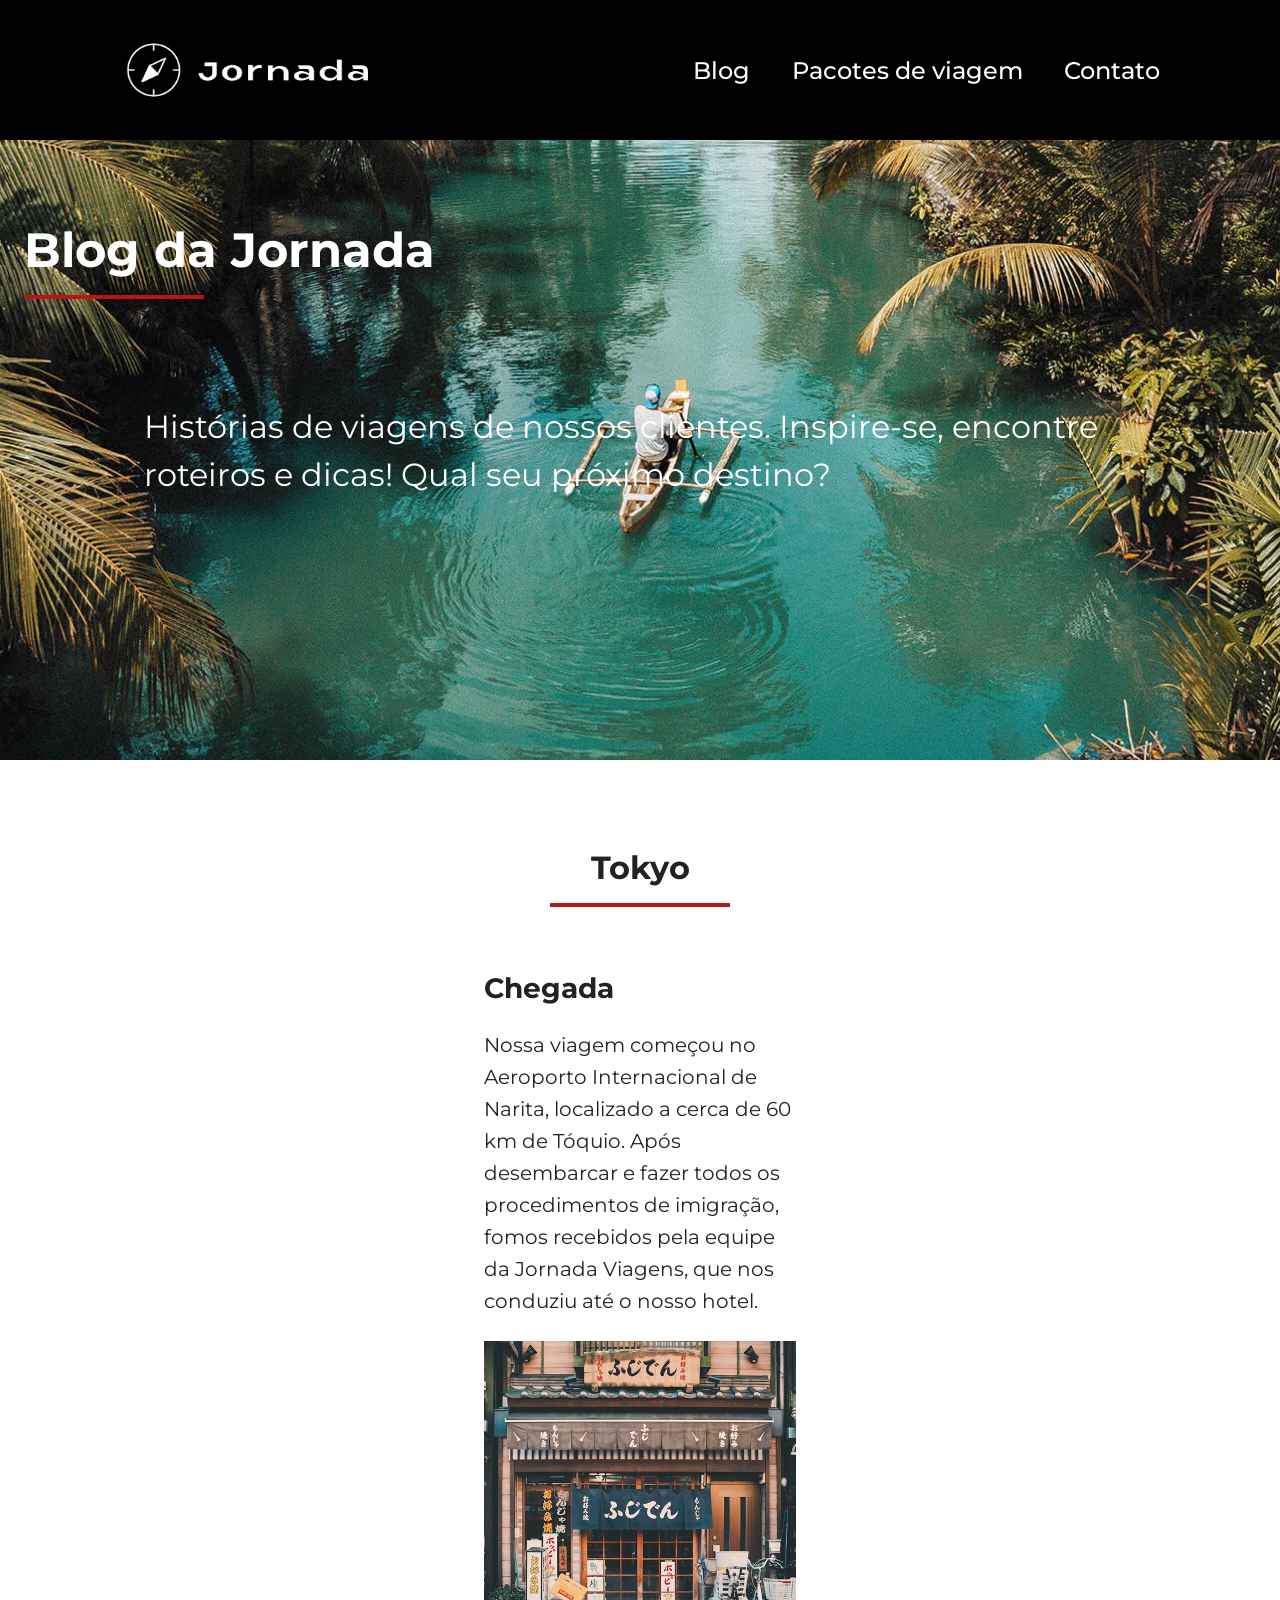
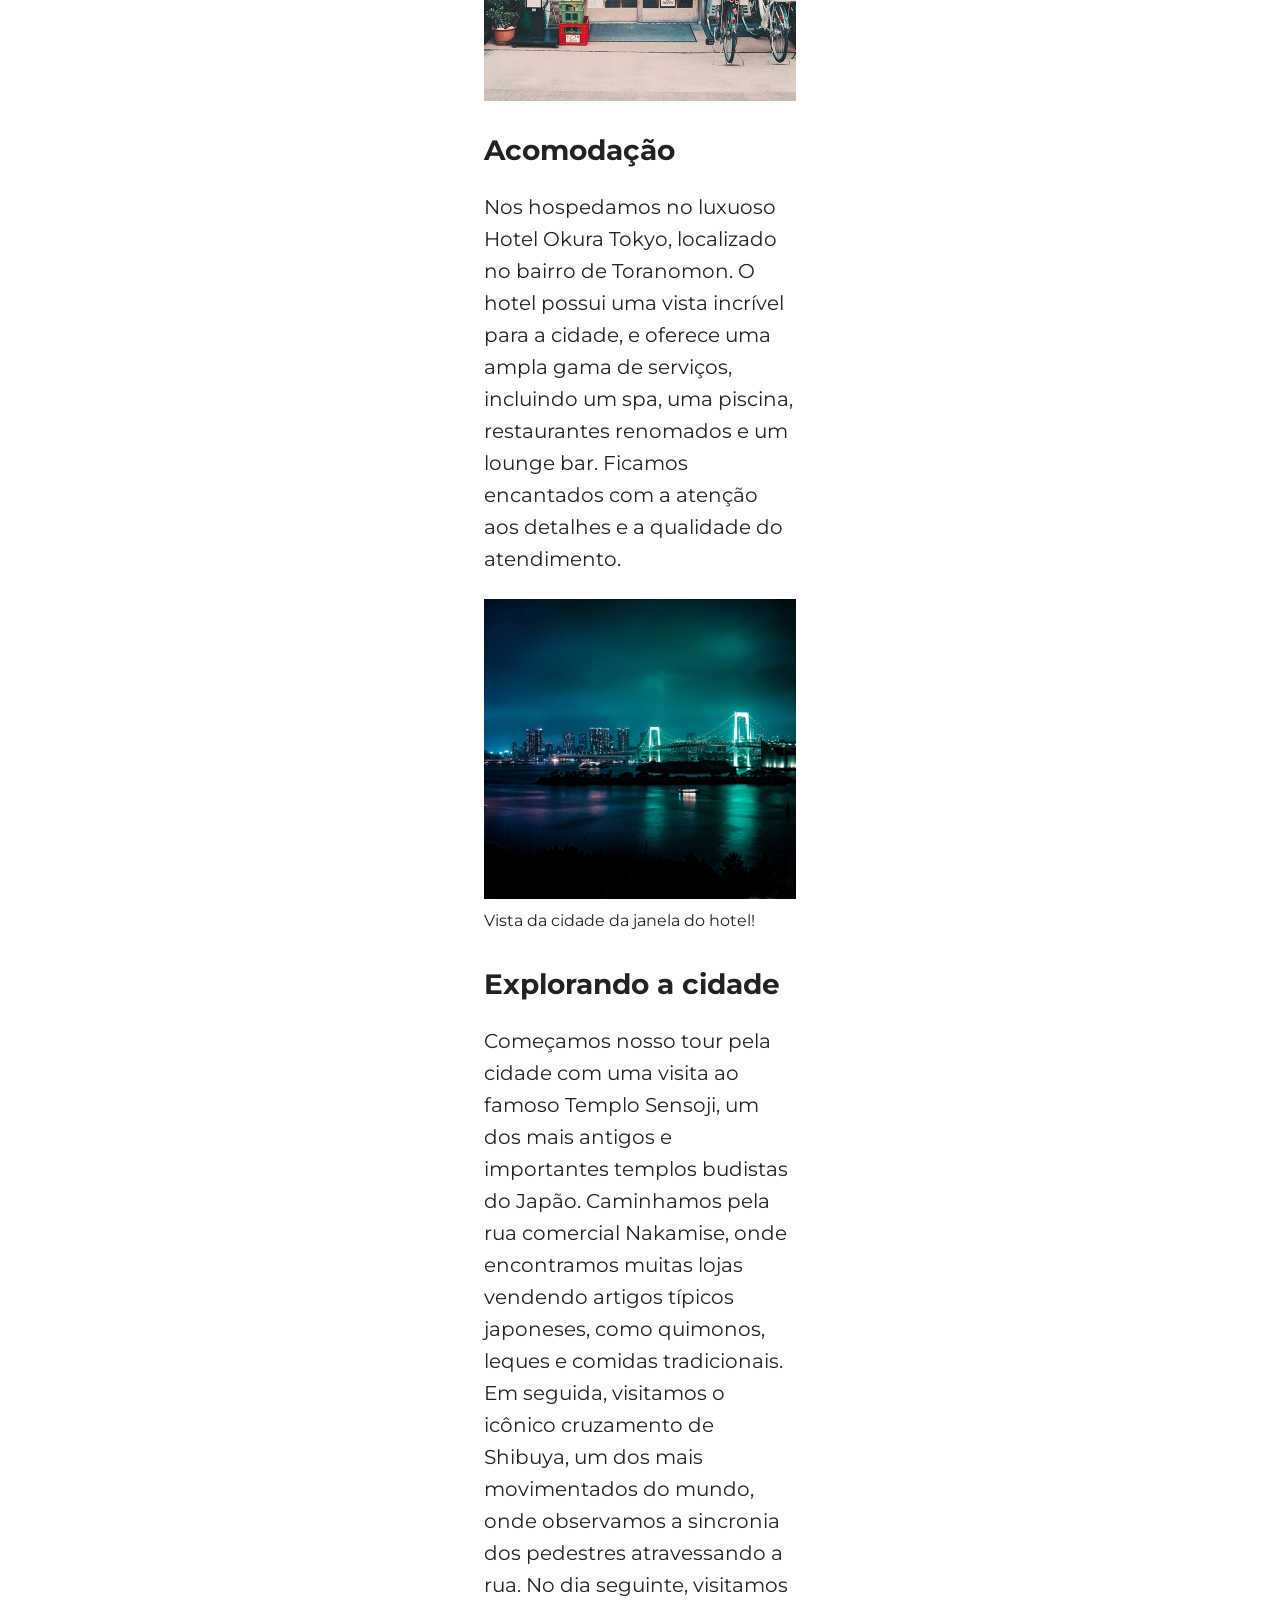
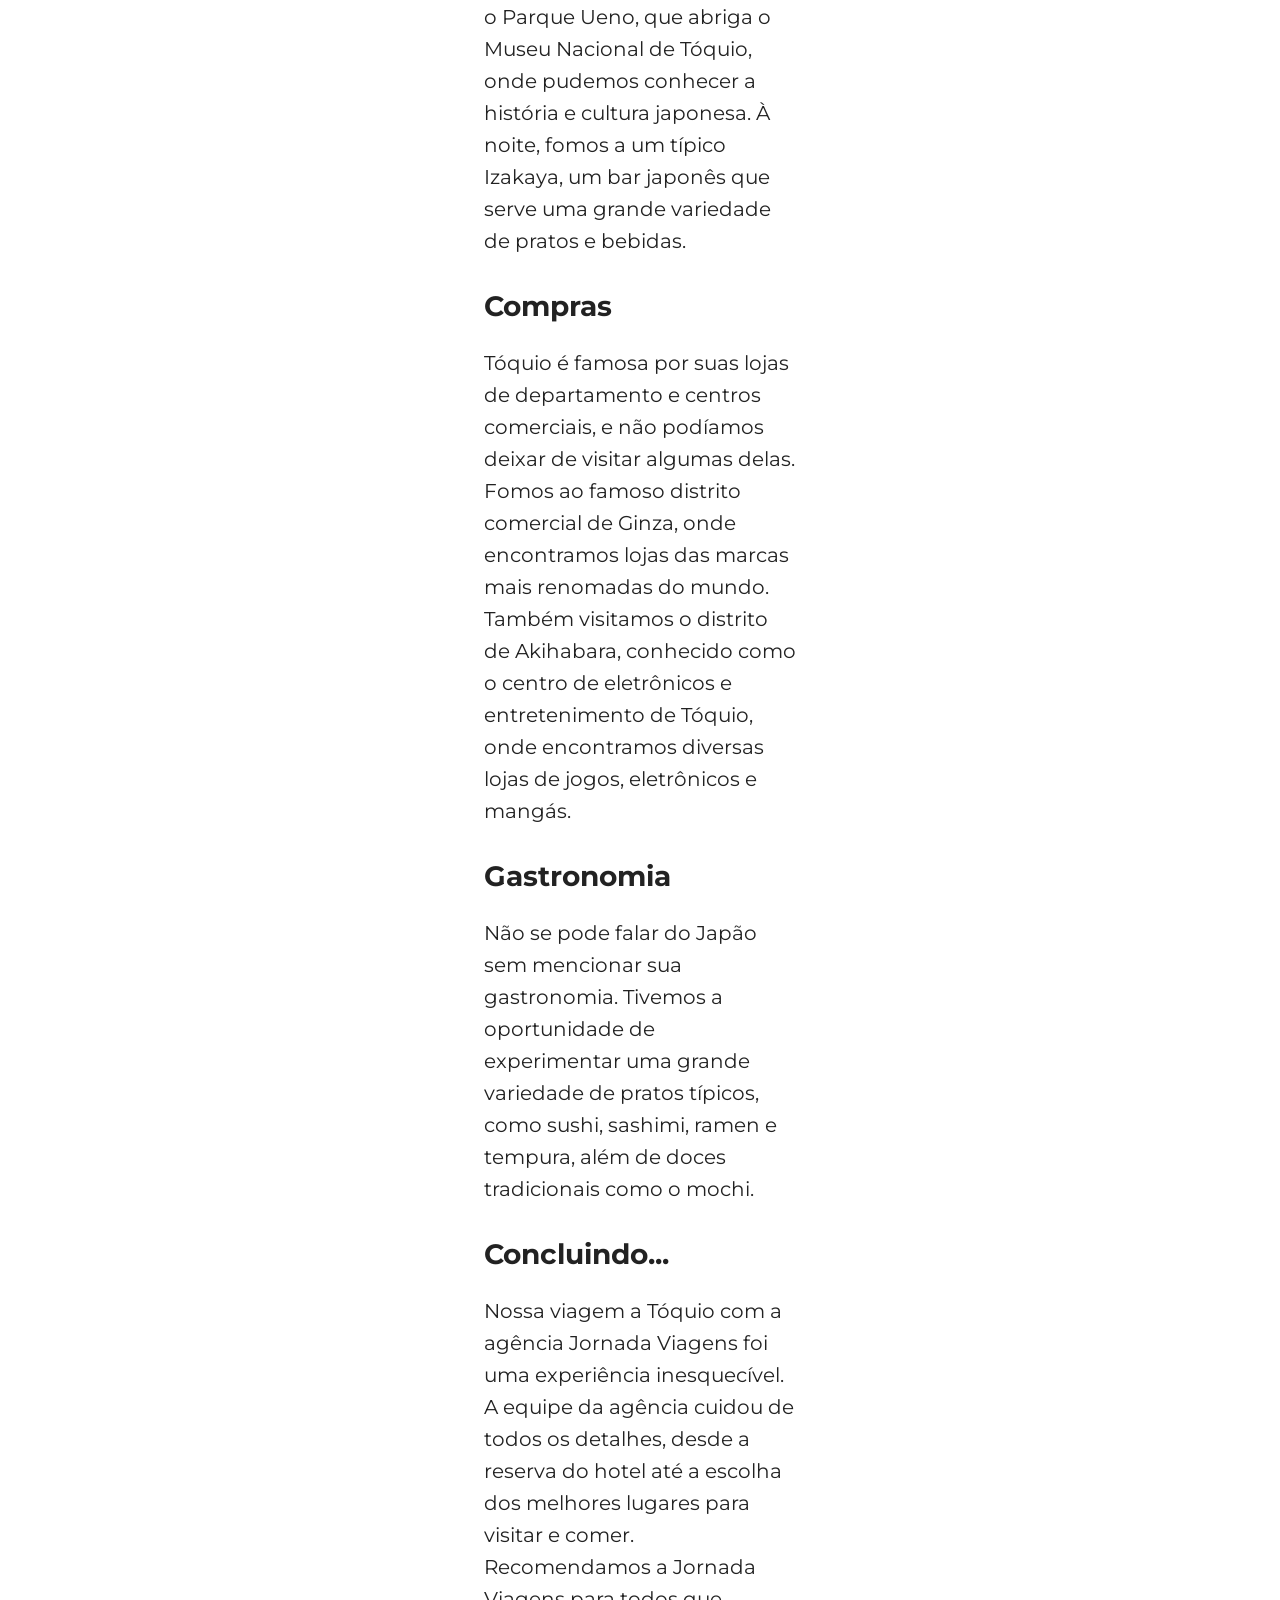
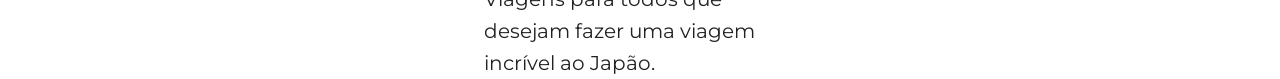
==== blogpost.html @ ba65bf68 "feat: add blogpost page HTML structure and styles" ====
<!doctype html>
<html lang="pt-BR">
  <head>
    <meta charset="UTF-8" />
    <meta name="viewport" content="width=device-width, initial-scale=1.0" />
    <meta
      name="description"
      content="Blog da Jornada - Histórias de viagens de nossos clientes."
    />

    <meta name="og:title" content="Blog da Jornada" />
    <meta
      name="og:description"
      content="Histórias de viagens de nossos clientes."
    />
    <meta
      name="og:image"
      content="https://vitorhfcorrea.github.io/jornada-viagens/img/logo-footer.png"
    />
    <meta name="og:type" content="website" />
    <meta
      name="og:url"
      content="https://vitorhfcorrea.github.io/jornada-viagens"
    />

    <link rel="icon" href="favicon.svg" type="image/svg+xml" />
    <link rel="stylesheet" href="css/style.css" />
    <title>Blog da Jornada</title>
  </head>
  <body>
    <header class="main-header">
      <a class="logo" href="index.html" aria-label="Voltar à página inicial">
        <img class="img-mobile" src="img/compass-icon-white.svg" alt="" />
        <img class="img-desktop" src="img/full-logo-white.svg" alt="" />
      </a>
      <div class="nav-menu">
        <label for="menu">
          <img src="img/menu.svg" alt="abrir menu" />
        </label>
        <input type="checkbox" id="menu" hidden />
        <nav>
          <ul class="list-links">
            <li>
              <a href="blogpost.html" target="_blank" aria-label="Acessar Blog"
                >Blog</a
              >
            </li>
            <li>
              <a
                href="pacotes.html"
                target="_blank"
                aria-label="Acessar Pacotes de viagem"
                >Pacotes de viagem</a
              >
            </li>
            <li>
              <a
                href="contato.html"
                target="_blank"
                aria-label="Acessar Contato"
                >Contato</a
              >
            </li>
          </ul>
        </nav>
      </div>
    </header>
    <main>
      <section class="blog hero">
        <div class="hero-img">
          <div class="hero-content">
            <h1>Blog da Jornada</h1>
            <hr />
            <p>
              Histórias de viagens de nossos clientes. Inspire-se, encontre
              roteiros e dicas! Qual seu próximo destino?
            </p>
          </div>
        </div>
      </section>
      <article class="post">
        <header class="section-title">
          <h2>Tokyo</h2>
          <hr />
        </header>
        <div class="post-content flex-column">
          <div class="content flex-column">
            <h3 class="content-title">Chegada</h3>
            <p class="content-text">
              Nossa viagem começou no Aeroporto Internacional de Narita,
              localizado a cerca de 60 km de Tóquio. Após desembarcar e fazer
              todos os procedimentos de imigração, fomos recebidos pela equipe
              da Jornada Viagens, que nos conduziu até o nosso hotel.
            </p>
            <div class="content-img store"></div>
          </div>
          <div class="content flex-column">
            <h3 class="content-title">Acomodação</h3>
            <p class="content-text">
              Nos hospedamos no luxuoso Hotel Okura Tokyo, localizado no bairro
              de Toranomon. O hotel possui uma vista incrível para a cidade, e
              oferece uma ampla gama de serviços, incluindo um spa, uma piscina,
              restaurantes renomados e um lounge bar. Ficamos encantados com a
              atenção aos detalhes e a qualidade do atendimento.
            </p>
            <figure class="content-img">
              <div class="tokyo-view"></div>
              <figcaption>Vista da cidade da janela do hotel!</figcaption>
            </figure>
          </div>
          <div class="content flex-column">
            <h3 class="content-title">Explorando a cidade</h3>
            <p class="content-text">
              Começamos nosso tour pela cidade com uma visita ao famoso Templo
              Sensoji, um dos mais antigos e importantes templos budistas do
              Japão. Caminhamos pela rua comercial Nakamise, onde encontramos
              muitas lojas vendendo artigos típicos japoneses, como quimonos,
              leques e comidas tradicionais. Em seguida, visitamos o icônico
              cruzamento de Shibuya, um dos mais movimentados do mundo, onde
              observamos a sincronia dos pedestres atravessando a rua. No dia
              seguinte, visitamos o Parque Ueno, que abriga o Museu Nacional de
              Tóquio, onde pudemos conhecer a história e cultura japonesa. À
              noite, fomos a um típico Izakaya, um bar japonês que serve uma
              grande variedade de pratos e bebidas.
            </p>
          </div>
          <div class="content flex-column">
            <h3 class="content-title">Compras</h3>
            <p class="content-text">
              Tóquio é famosa por suas lojas de departamento e centros
              comerciais, e não podíamos deixar de visitar algumas delas. Fomos
              ao famoso distrito comercial de Ginza, onde encontramos lojas das
              marcas mais renomadas do mundo. Também visitamos o distrito de
              Akihabara, conhecido como o centro de eletrônicos e entretenimento
              de Tóquio, onde encontramos diversas lojas de jogos, eletrônicos e
              mangás.
            </p>
          </div>
          <div class="content flex-column">
            <h3 class="content-title">Gastronomia</h3>
            <p class="content-text">
              Não se pode falar do Japão sem mencionar sua gastronomia. Tivemos
              a oportunidade de experimentar uma grande variedade de pratos
              típicos, como sushi, sashimi, ramen e tempura, além de doces
              tradicionais como o mochi.
            </p>
          </div>
          <div class="content flex-column">
            <h3 class="content-title">Concluindo...</h3>
            <p class="content-text">
              Nossa viagem a Tóquio com a agência Jornada Viagens foi uma
              experiência inesquecível. A equipe da agência cuidou de todos os
              detalhes, desde a reserva do hotel até a escolha dos melhores
              lugares para visitar e comer. Recomendamos a Jornada Viagens para
              todos que desejam fazer uma viagem incrível ao Japão.
            </p>
          </div>
        </div>
      </article>
    </main>
  </body>
</html>
---- css/style.css ----
@import url(global.css);
@import url(header.css);
@import url(hero.css);
@import url(offers.css);
@import url(categories.css);
@import url(popular-destinations.css);
@import url(payments.css);
@import url(testimonials.css);
@import url(tokyo-blog.css);
@import url(footer.css);
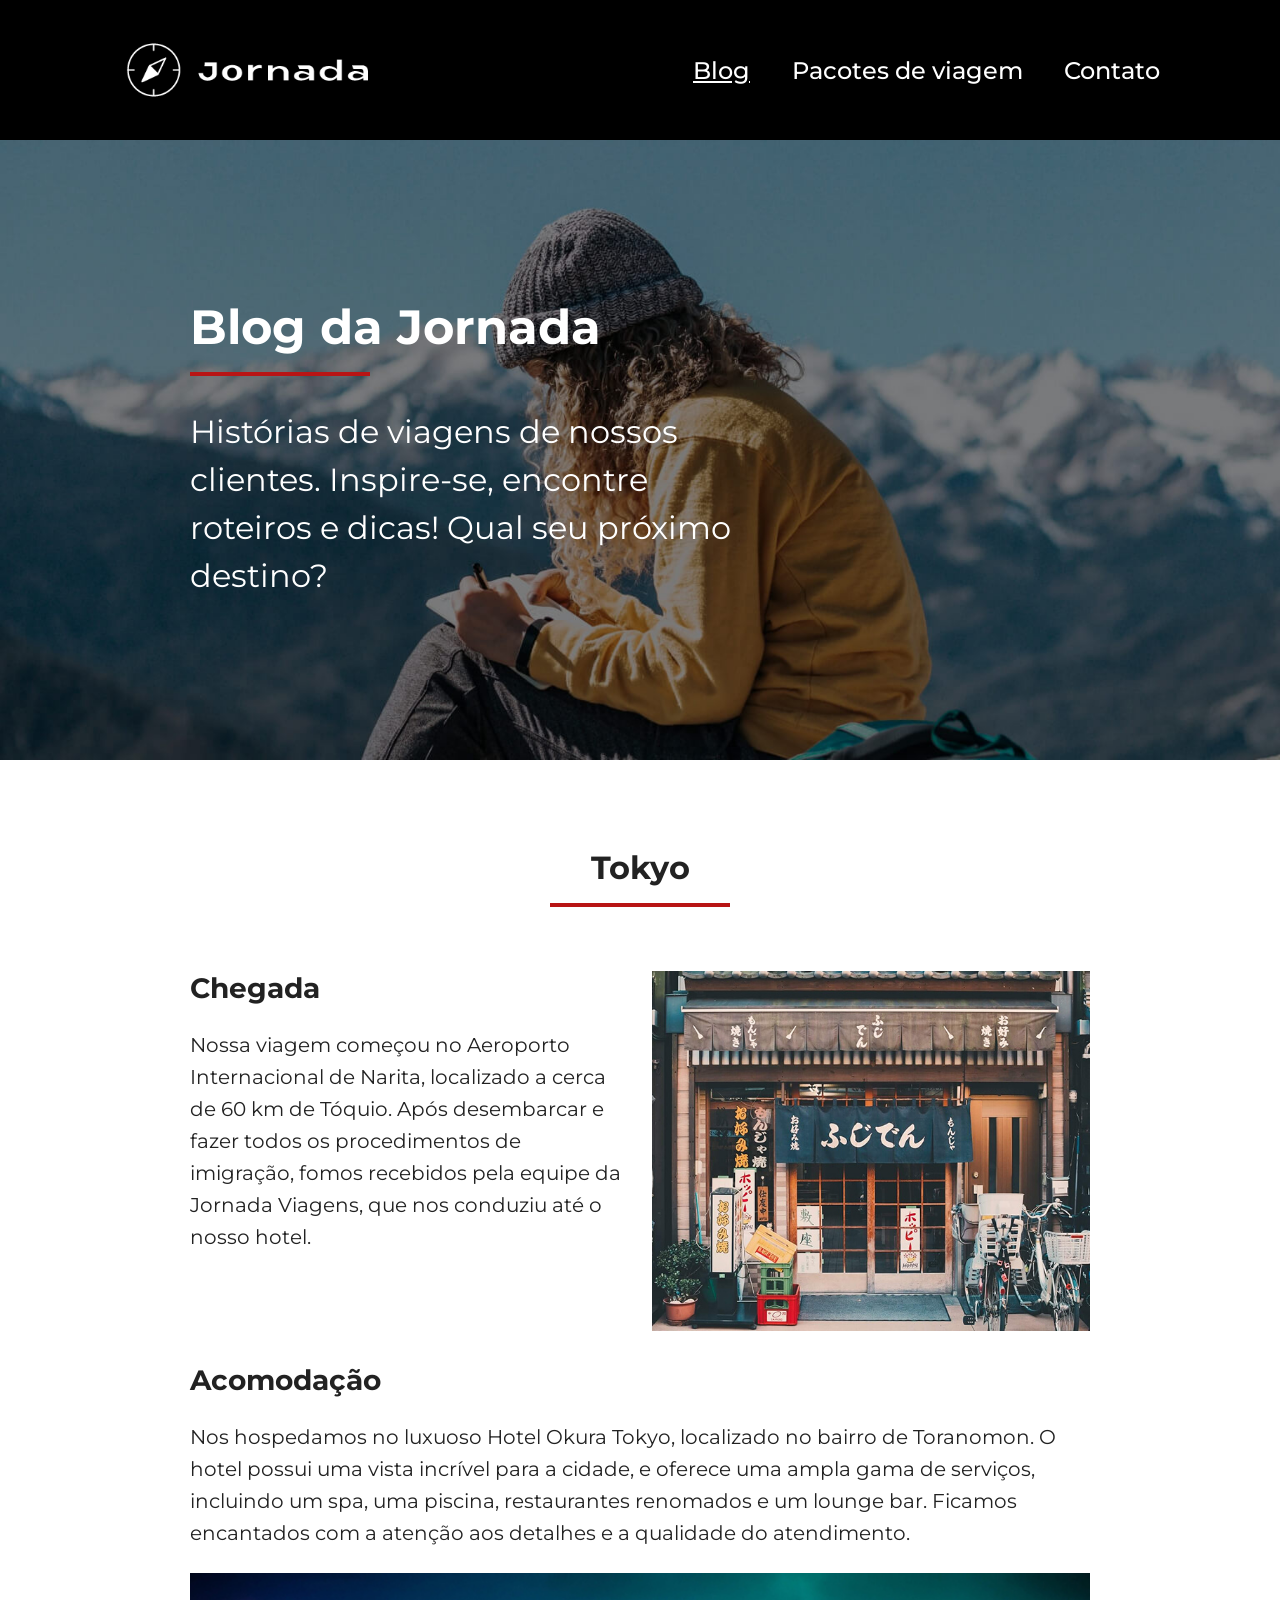
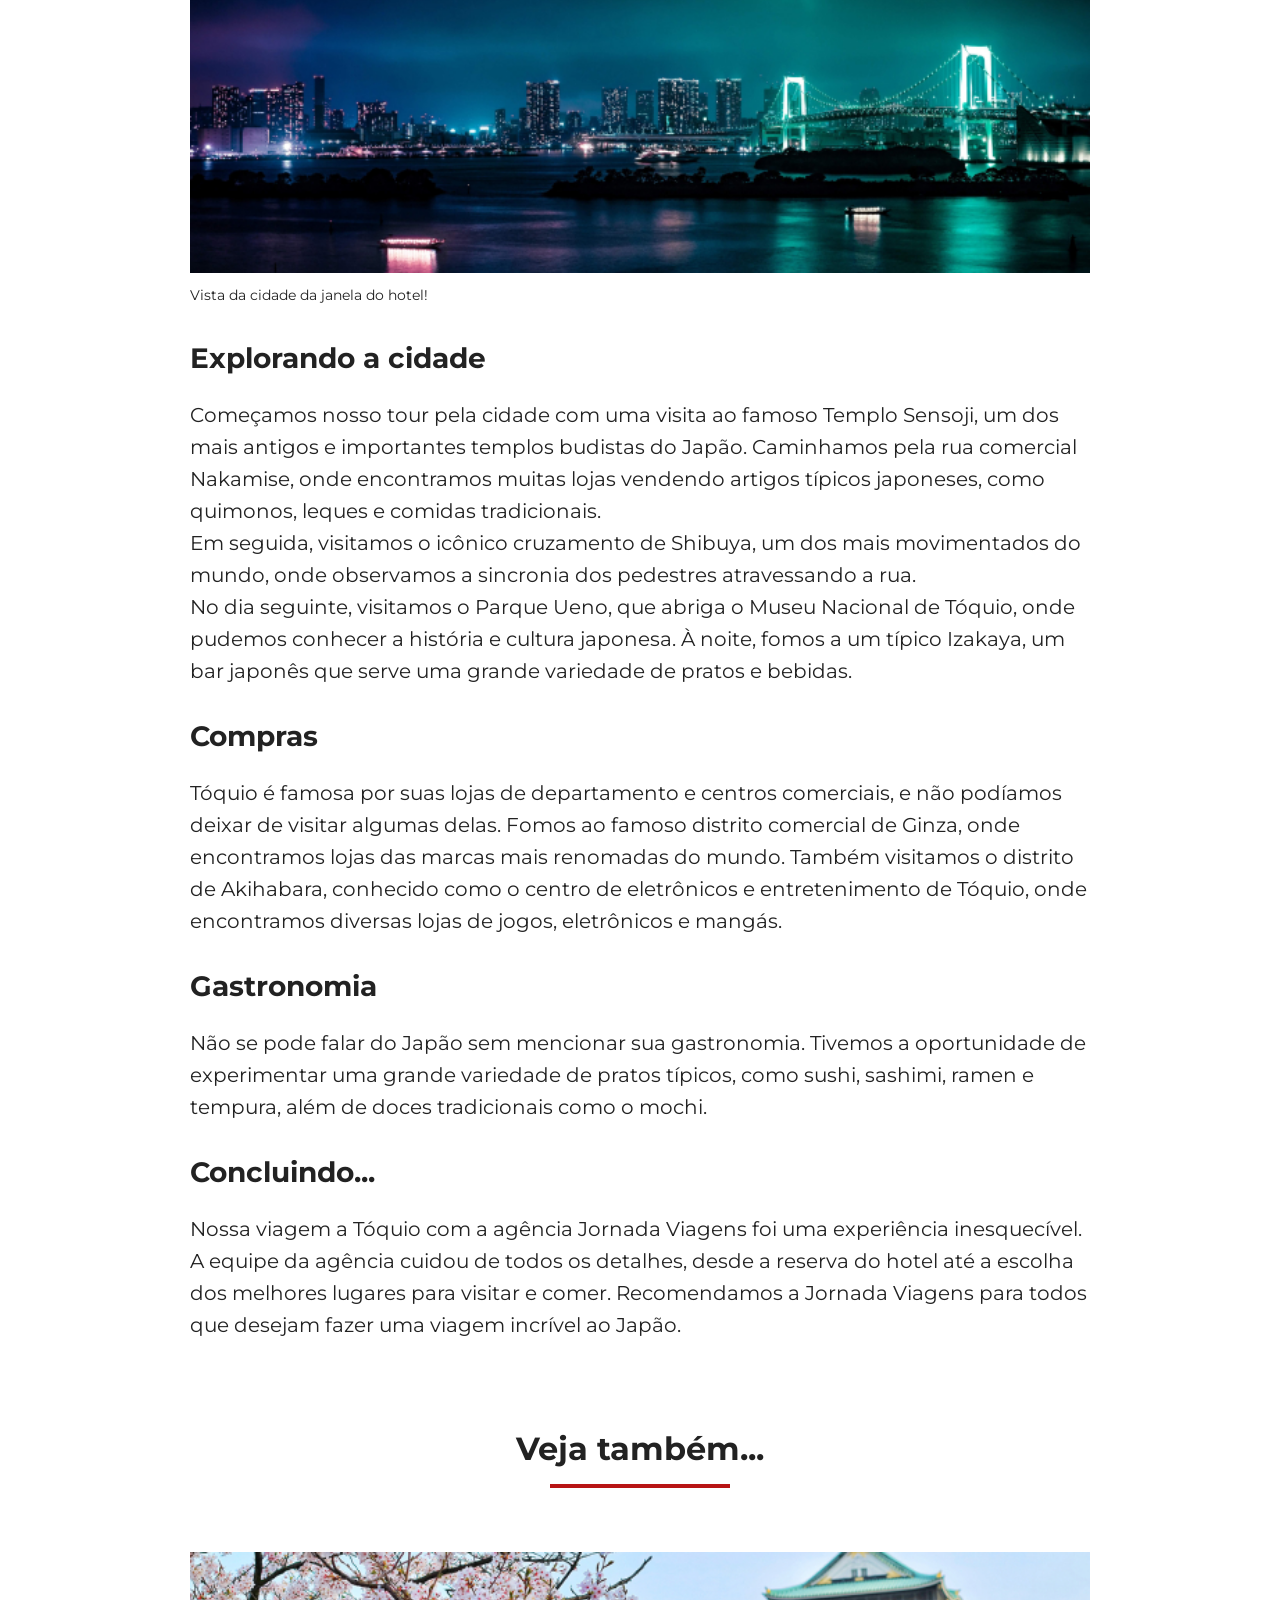
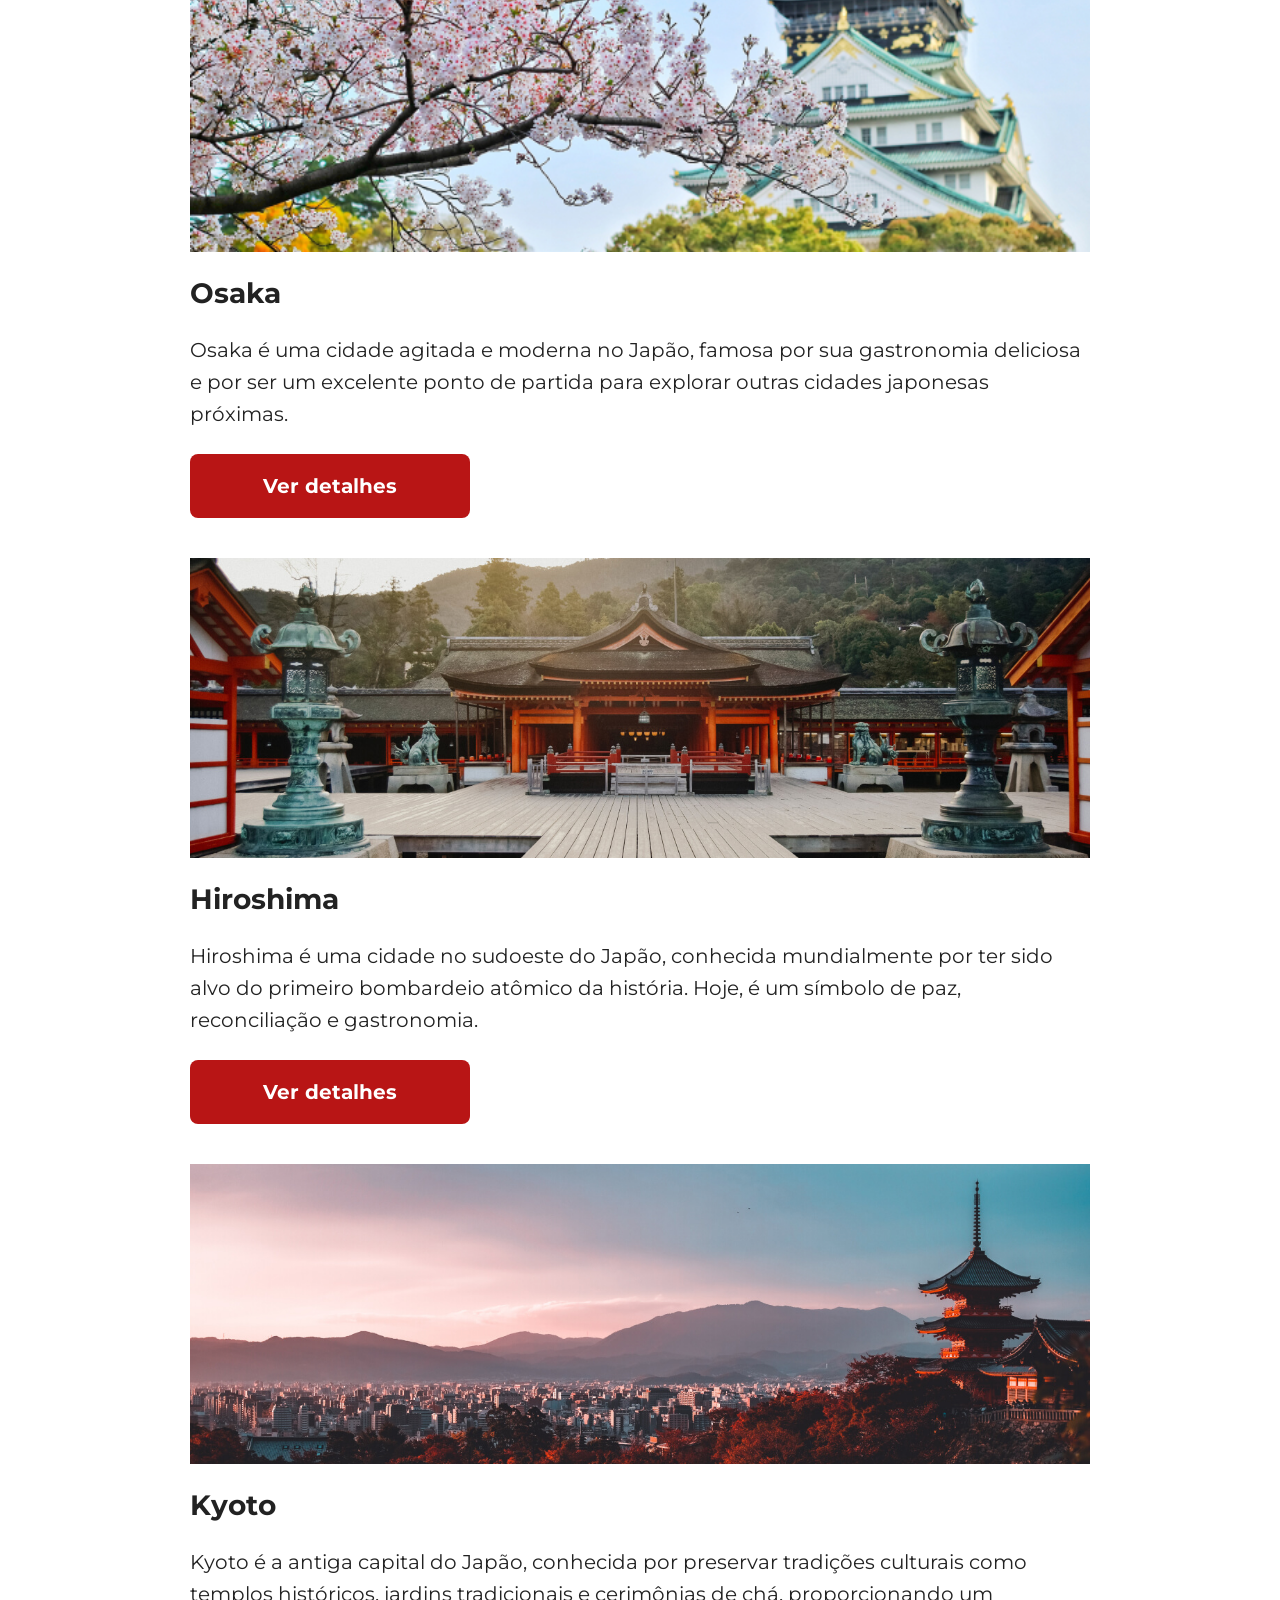
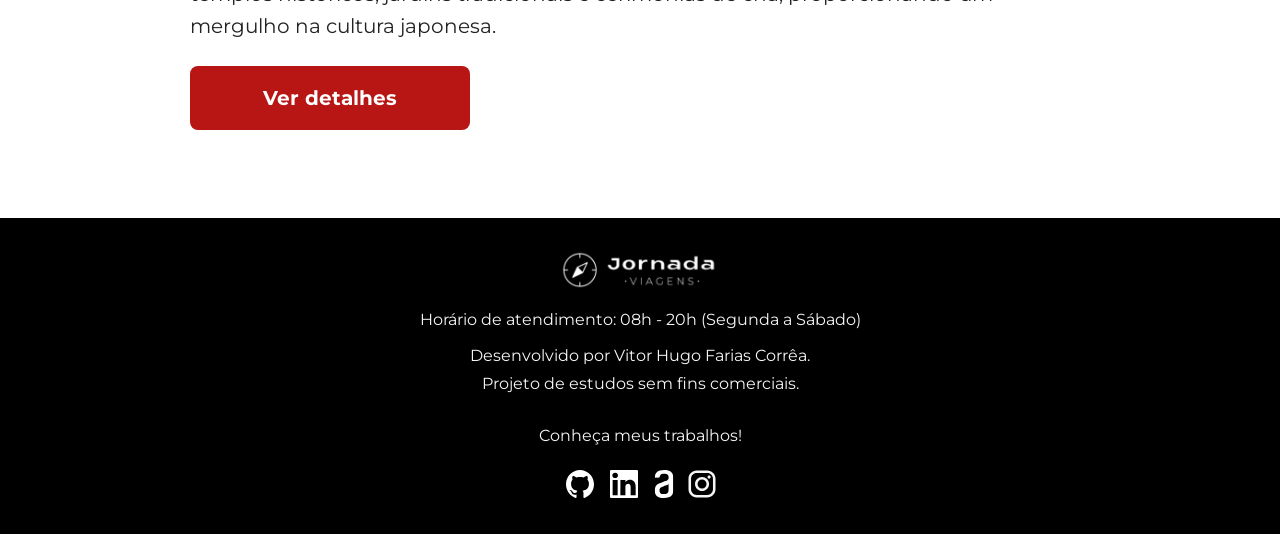
==== commit 35668c2c: "feat: finish blogpost page with styles" ====
--- a/blogpost.html
+++ b/blogpost.html
@@ -41,25 +41,17 @@
         <nav>
           <ul class="list-links">
             <li>
-              <a href="blogpost.html" target="_blank" aria-label="Acessar Blog"
+              <a href="blogpost.html" class="active" aria-label="Acessar Blog"
                 >Blog</a
               >
             </li>
             <li>
-              <a
-                href="pacotes.html"
-                target="_blank"
-                aria-label="Acessar Pacotes de viagem"
+              <a href="pacotes.html" aria-label="Acessar Pacotes de viagem"
                 >Pacotes de viagem</a
               >
             </li>
             <li>
-              <a
-                href="contato.html"
-                target="_blank"
-                aria-label="Acessar Contato"
-                >Contato</a
-              >
+              <a href="contato.html" aria-label="Acessar Contato">Contato</a>
             </li>
           </ul>
         </nav>
@@ -69,12 +61,14 @@
       <section class="blog hero">
         <div class="hero-img">
           <div class="hero-content">
-            <h1>Blog da Jornada</h1>
-            <hr />
-            <p>
-              Histórias de viagens de nossos clientes. Inspire-se, encontre
-              roteiros e dicas! Qual seu próximo destino?
-            </p>
+            <div class="hero-content-container">
+              <h1>Blog da Jornada</h1>
+              <hr />
+              <p>
+                Histórias de viagens de nossos clientes. Inspire-se, encontre
+                roteiros e dicas! Qual seu próximo destino?
+              </p>
+            </div>
           </div>
         </div>
       </section>
@@ -84,17 +78,19 @@
           <hr />
         </header>
         <div class="post-content flex-column">
-          <div class="content flex-column">
-            <h3 class="content-title">Chegada</h3>
-            <p class="content-text">
-              Nossa viagem começou no Aeroporto Internacional de Narita,
-              localizado a cerca de 60 km de Tóquio. Após desembarcar e fazer
-              todos os procedimentos de imigração, fomos recebidos pela equipe
-              da Jornada Viagens, que nos conduziu até o nosso hotel.
-            </p>
+          <div class="paragraph flex-column arrive">
+            <div class="arrive-text flex-column">
+              <h3 class="content-title">Chegada</h3>
+              <p class="content-text">
+                Nossa viagem começou no Aeroporto Internacional de Narita,
+                localizado a cerca de 60 km de Tóquio. Após desembarcar e fazer
+                todos os procedimentos de imigração, fomos recebidos pela equipe
+                da Jornada Viagens, que nos conduziu até o nosso hotel.
+              </p>
+            </div>
             <div class="content-img store"></div>
           </div>
-          <div class="content flex-column">
+          <div class="paragraph flex-column">
             <h3 class="content-title">Acomodação</h3>
             <p class="content-text">
               Nos hospedamos no luxuoso Hotel Okura Tokyo, localizado no bairro
@@ -108,23 +104,23 @@
               <figcaption>Vista da cidade da janela do hotel!</figcaption>
             </figure>
           </div>
-          <div class="content flex-column">
+          <div class="paragraph flex-column">
             <h3 class="content-title">Explorando a cidade</h3>
             <p class="content-text">
               Começamos nosso tour pela cidade com uma visita ao famoso Templo
               Sensoji, um dos mais antigos e importantes templos budistas do
               Japão. Caminhamos pela rua comercial Nakamise, onde encontramos
               muitas lojas vendendo artigos típicos japoneses, como quimonos,
-              leques e comidas tradicionais. Em seguida, visitamos o icônico
-              cruzamento de Shibuya, um dos mais movimentados do mundo, onde
-              observamos a sincronia dos pedestres atravessando a rua. No dia
-              seguinte, visitamos o Parque Ueno, que abriga o Museu Nacional de
-              Tóquio, onde pudemos conhecer a história e cultura japonesa. À
-              noite, fomos a um típico Izakaya, um bar japonês que serve uma
-              grande variedade de pratos e bebidas.
-            </p>
-          </div>
-          <div class="content flex-column">
+              leques e comidas tradicionais. <br />
+              Em seguida, visitamos o icônico cruzamento de Shibuya, um dos mais
+              movimentados do mundo, onde observamos a sincronia dos pedestres
+              atravessando a rua. <br />No dia seguinte, visitamos o Parque
+              Ueno, que abriga o Museu Nacional de Tóquio, onde pudemos conhecer
+              a história e cultura japonesa. À noite, fomos a um típico Izakaya,
+              um bar japonês que serve uma grande variedade de pratos e bebidas.
+            </p>
+          </div>
+          <div class="paragraph flex-column">
             <h3 class="content-title">Compras</h3>
             <p class="content-text">
               Tóquio é famosa por suas lojas de departamento e centros
@@ -136,7 +132,7 @@
               mangás.
             </p>
           </div>
-          <div class="content flex-column">
+          <div class="paragraph flex-column">
             <h3 class="content-title">Gastronomia</h3>
             <p class="content-text">
               Não se pode falar do Japão sem mencionar sua gastronomia. Tivemos
@@ -145,7 +141,7 @@
               tradicionais como o mochi.
             </p>
           </div>
-          <div class="content flex-column">
+          <div class="paragraph flex-column">
             <h3 class="content-title">Concluindo...</h3>
             <p class="content-text">
               Nossa viagem a Tóquio com a agência Jornada Viagens foi uma
@@ -157,6 +153,109 @@
           </div>
         </div>
       </article>
+      <aside class="other-posts">
+        <div class="section-title">
+          <h2>Veja também...</h2>
+          <hr />
+        </div>
+        <div class="destination-items flex-row flex-column">
+          <article class="content flex-column">
+            <div class="destination-img osaka"></div>
+            <h3 class="content-title">Osaka</h3>
+            <p class="content-text">
+              Osaka é uma cidade agitada e moderna no Japão, famosa por sua
+              gastronomia deliciosa e por ser um excelente ponto de partida para
+              explorar outras cidades japonesas próximas.
+            </p>
+            <a
+              class="button"
+              href="#"
+              target="_blank"
+              aria-label="Veja mais detalhes sobre Osaka"
+              >Ver detalhes</a
+            >
+          </article>
+          <article class="content flex-column">
+            <div class="destination-img hiroshima"></div>
+            <h3 class="content-title">Hiroshima</h3>
+            <p class="content-text">
+              Hiroshima é uma cidade no sudoeste do Japão, conhecida
+              mundialmente por ter sido alvo do primeiro bombardeio atômico da
+              história. Hoje, é um símbolo de paz, reconciliação e gastronomia.
+            </p>
+            <a
+              class="button"
+              href="#"
+              target="_blank"
+              aria-label="Veja mais detalhes sobre Hiroshima"
+              >Ver detalhes</a
+            >
+          </article>
+          <article class="content flex-column">
+            <div class="destination-img kyoto"></div>
+            <h3 class="content-title">Kyoto</h3>
+            <p class="content-text">
+              Kyoto é a antiga capital do Japão, conhecida por preservar
+              tradições culturais como templos históricos, jardins tradicionais
+              e cerimônias de chá, proporcionando um mergulho na cultura
+              japonesa.
+            </p>
+            <a
+              class="button"
+              href="#"
+              target="_blank"
+              aria-label="Veja mais detalhes sobre Kyoto"
+              >Ver detalhes</a
+            >
+          </article>
+        </div>
+      </aside>
     </main>
+    <footer class="main-footer">
+      <div class="flex-column footer-content">
+        <img
+          src="img/full-jornada-viagens-logo-white.svg"
+          alt="Jornada Viagens"
+        />
+        <p>Horário de atendimento: 08h - 20h (Segunda a Sábado)</p>
+        <p>
+          Desenvolvido por Vitor Hugo Farias Corrêa.<br />Projeto de estudos sem
+          fins comerciais.
+        </p>
+      </div>
+      <div class="social">
+        <p>Conheça meus trabalhos!</p>
+        <div class="social-media-icons">
+          <a
+            href="https://github.com/VitorHFCorrea"
+            target="_blank"
+            aria-label="GitHub de Vitor Hugo"
+          >
+            <img src="img/logo-github.svg" alt="" />
+          </a>
+          <a
+            href="https://www.linkedin.com/in/vitorhfc/"
+            target="_blank"
+            aria-label="LinkedIn de Vitor Hugo"
+          >
+            <img src="img/logo-linkedin.svg" alt="" />
+          </a>
+          <a
+            href="https://cursos.alura.com.br/vitrinedev/vitorhfc"
+            target="_blank"
+            aria-label="Vitrine Dev na Alura de Vitor Hugo"
+          >
+            <img class="alura" src="img/logo-alura.svg" alt="" />
+          </a>
+          <a
+            href="https://www.instagram.com/vitorhfcorrea"
+            target="_blank"
+            aria-label="Instagram de Vitor Hugo"
+          >
+            <img class="instagram" src="img/logo-instagram.svg" alt="" />
+          </a>
+        </div>
+      </div>
+    </footer>
   </body>
 </html>
--- a/css/style.css
+++ b/css/style.css
@@ -7,4 +7,5 @@
 @import url(payments.css);
 @import url(testimonials.css);
 @import url(tokyo-blog.css);
+@import url(other-posts.css);
 @import url(footer.css);
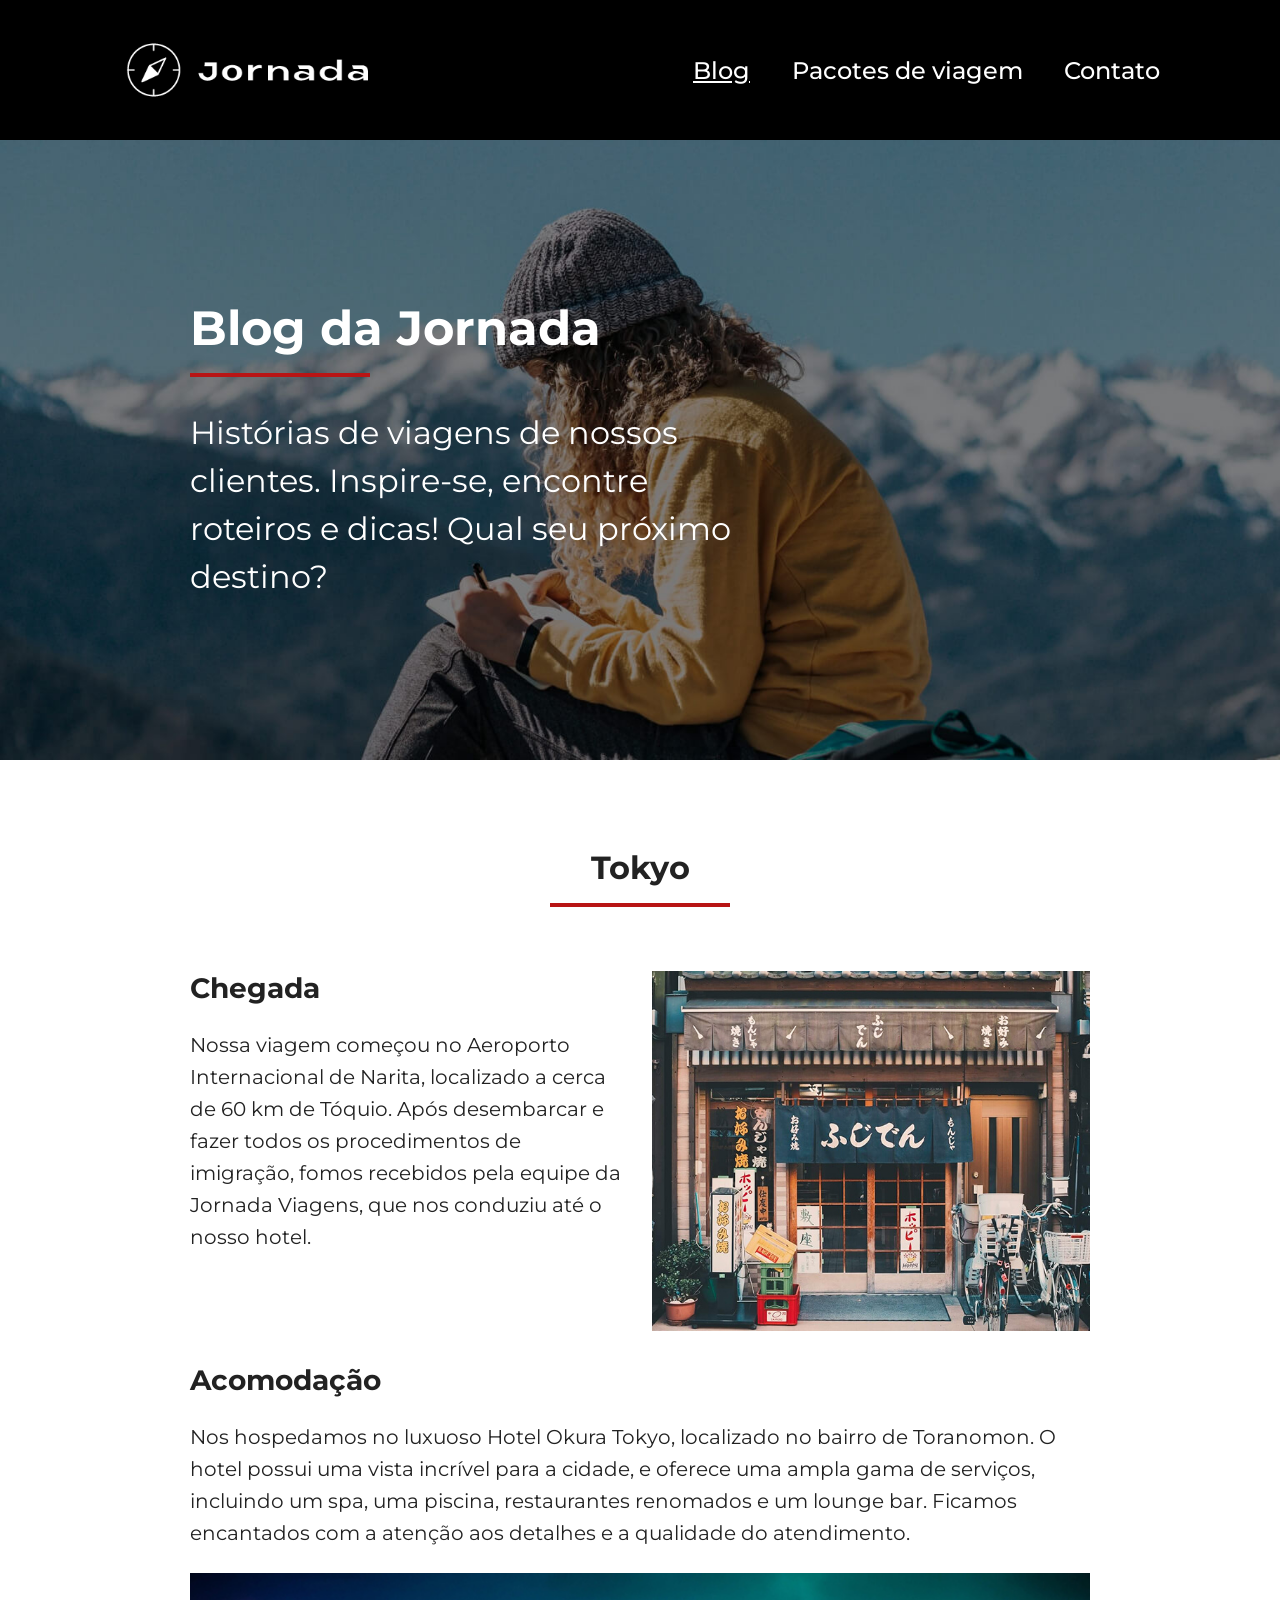
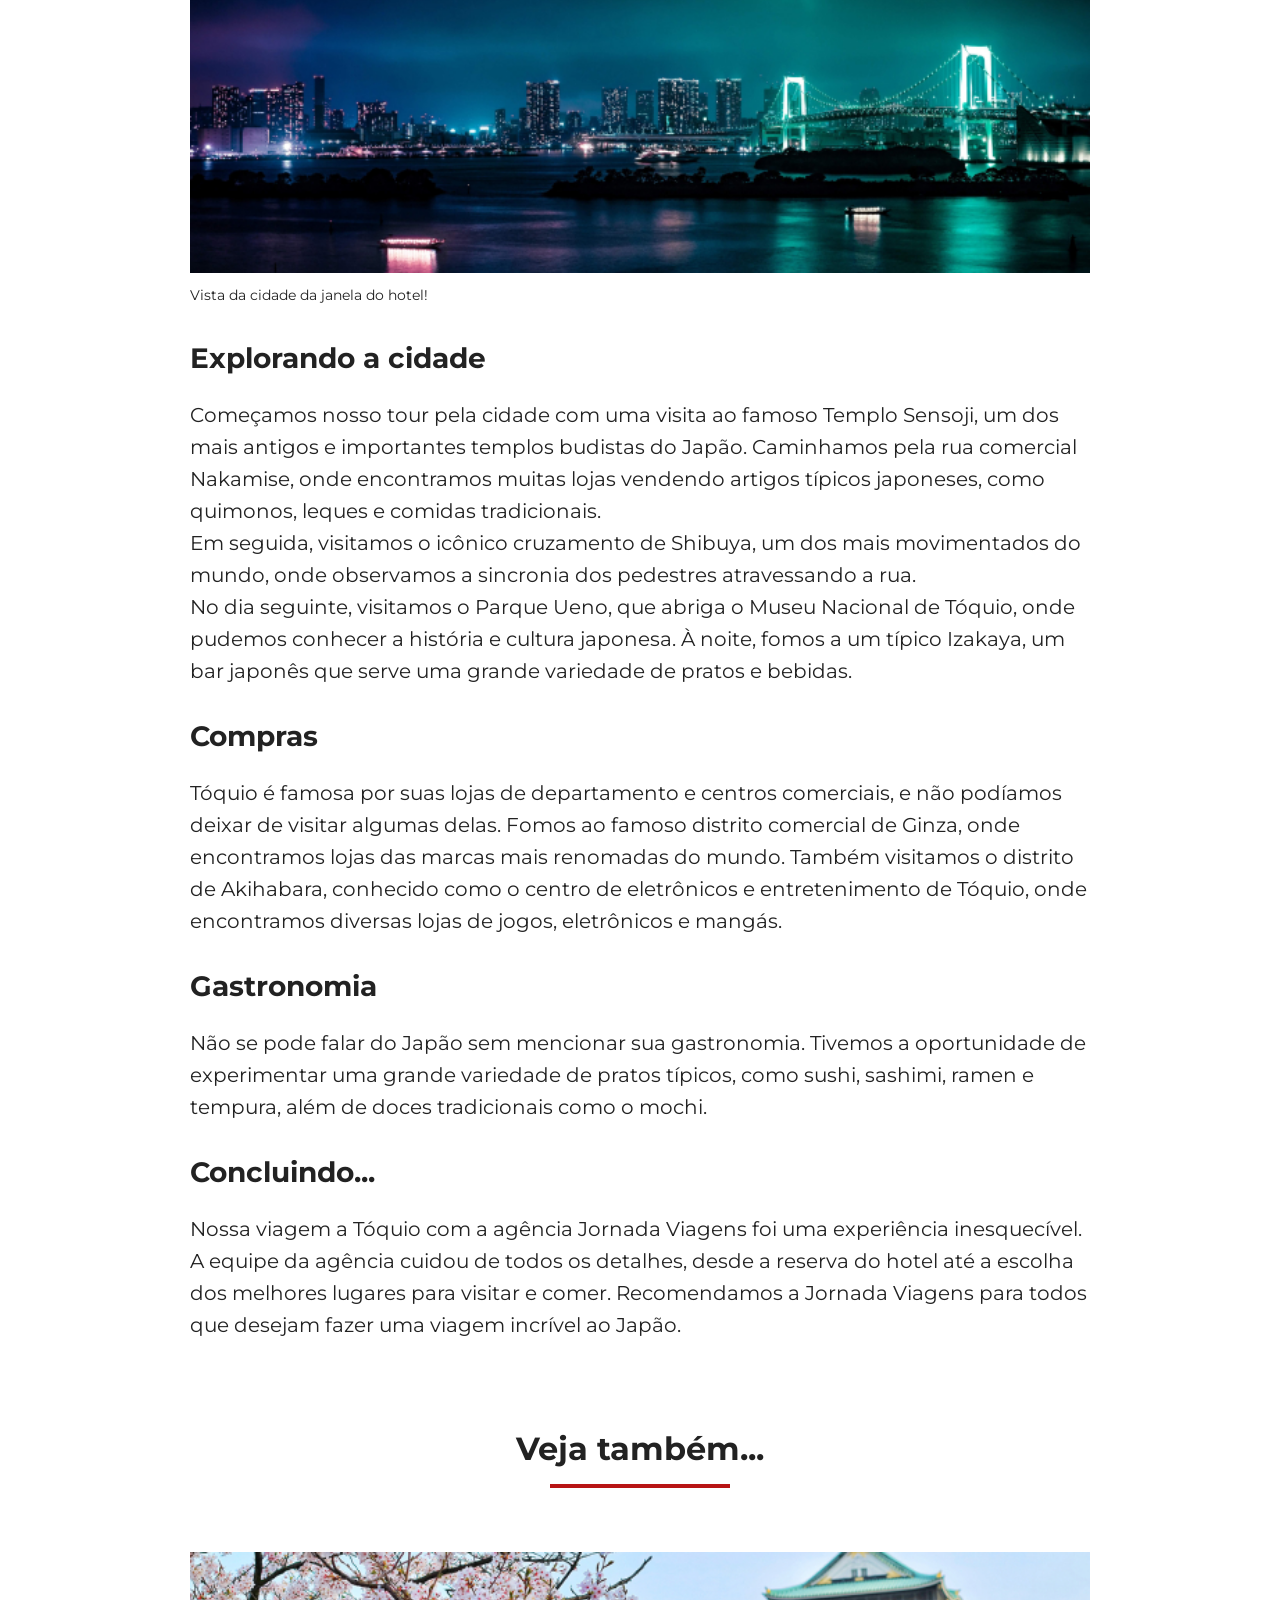
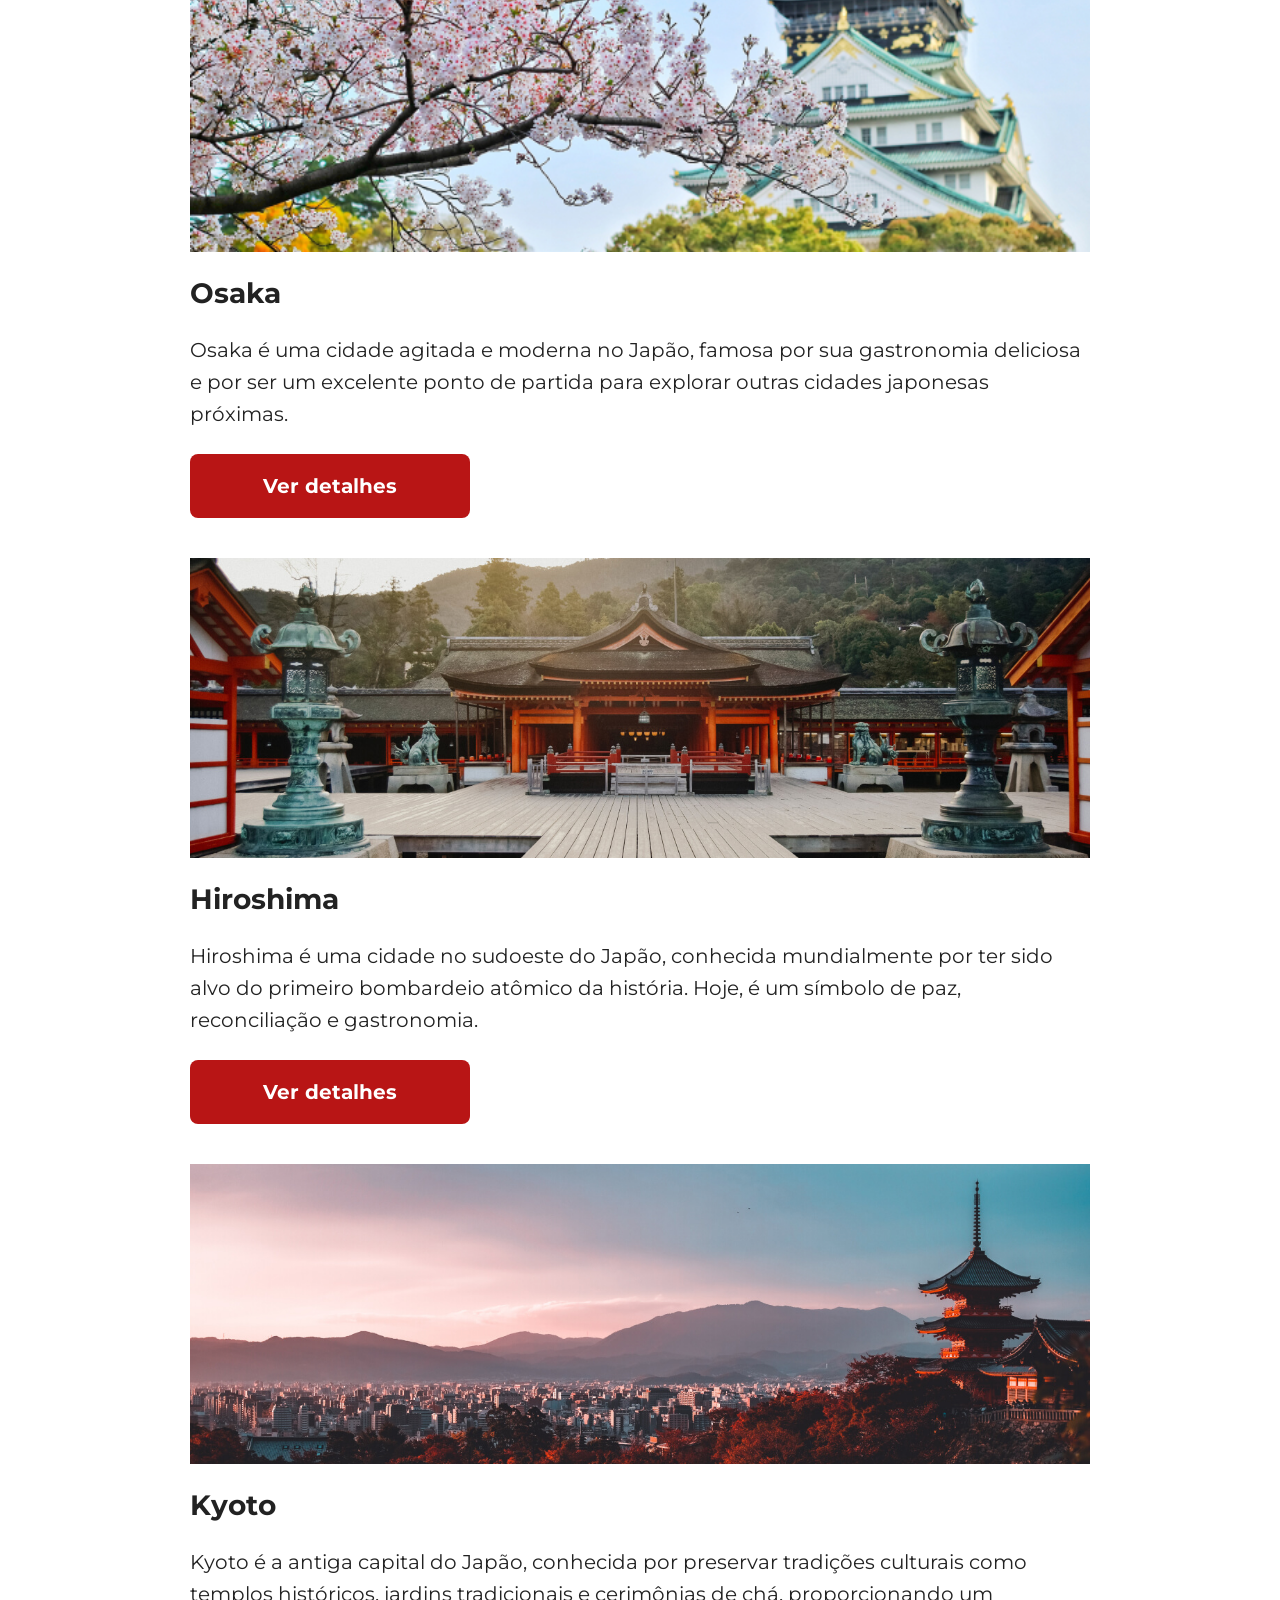
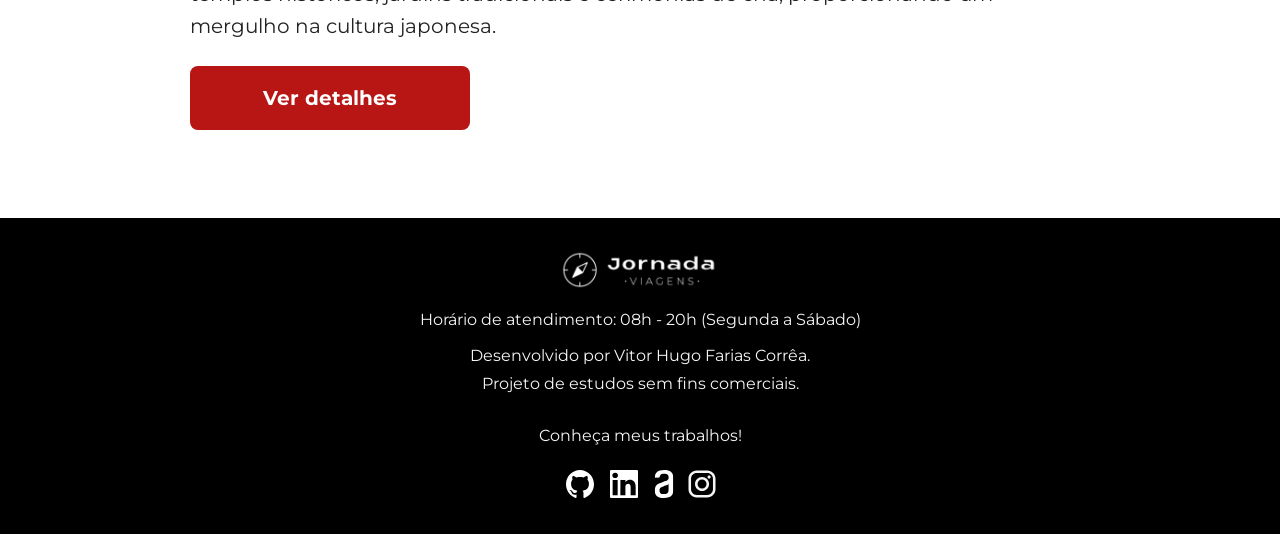
==== commit 291d81ef: "feat: finish packages page with styles" ====
--- a/blogpost.html
+++ b/blogpost.html
@@ -46,12 +46,12 @@
               >
             </li>
             <li>
-              <a href="pacotes.html" aria-label="Acessar Pacotes de viagem"
+              <a href="packages.html" aria-label="Acessar Pacotes de viagem"
                 >Pacotes de viagem</a
               >
             </li>
             <li>
-              <a href="contato.html" aria-label="Acessar Contato">Contato</a>
+              <a href="contact.html" aria-label="Acessar Contato">Contato</a>
             </li>
           </ul>
         </nav>
